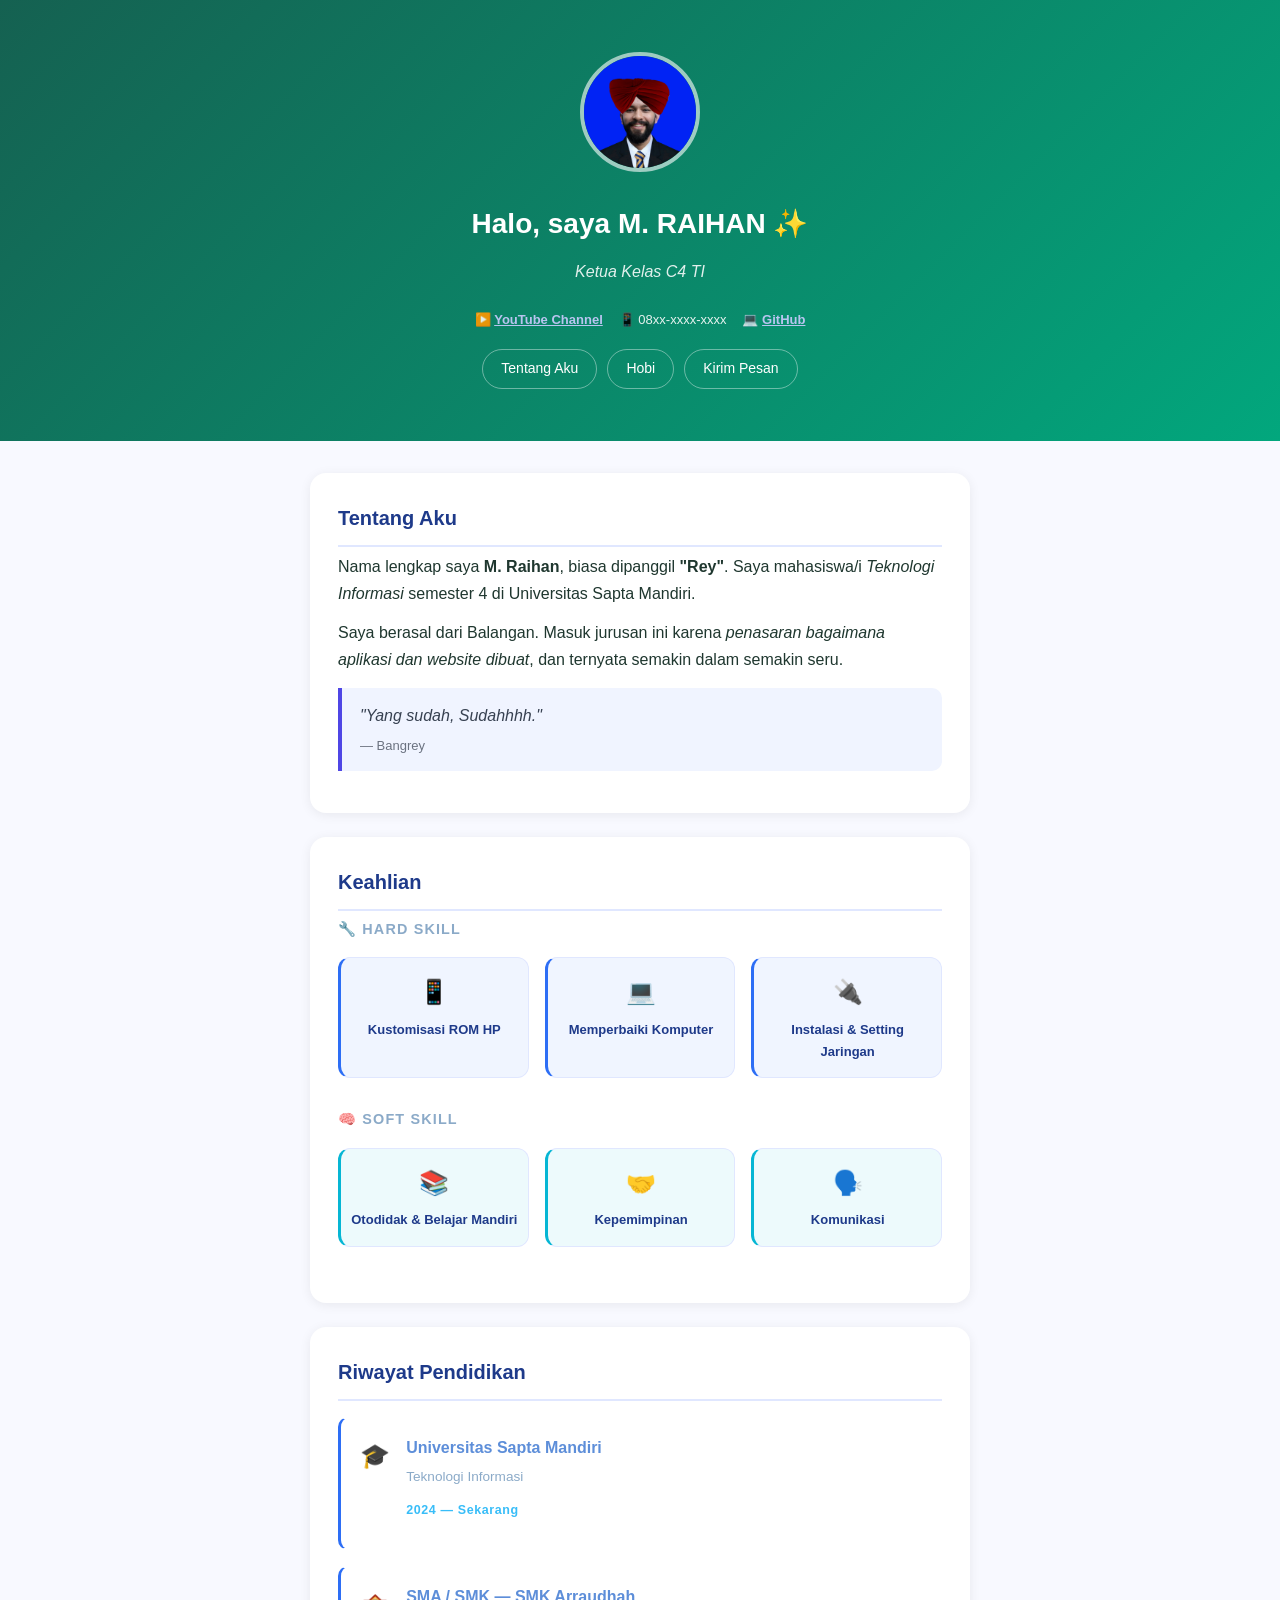
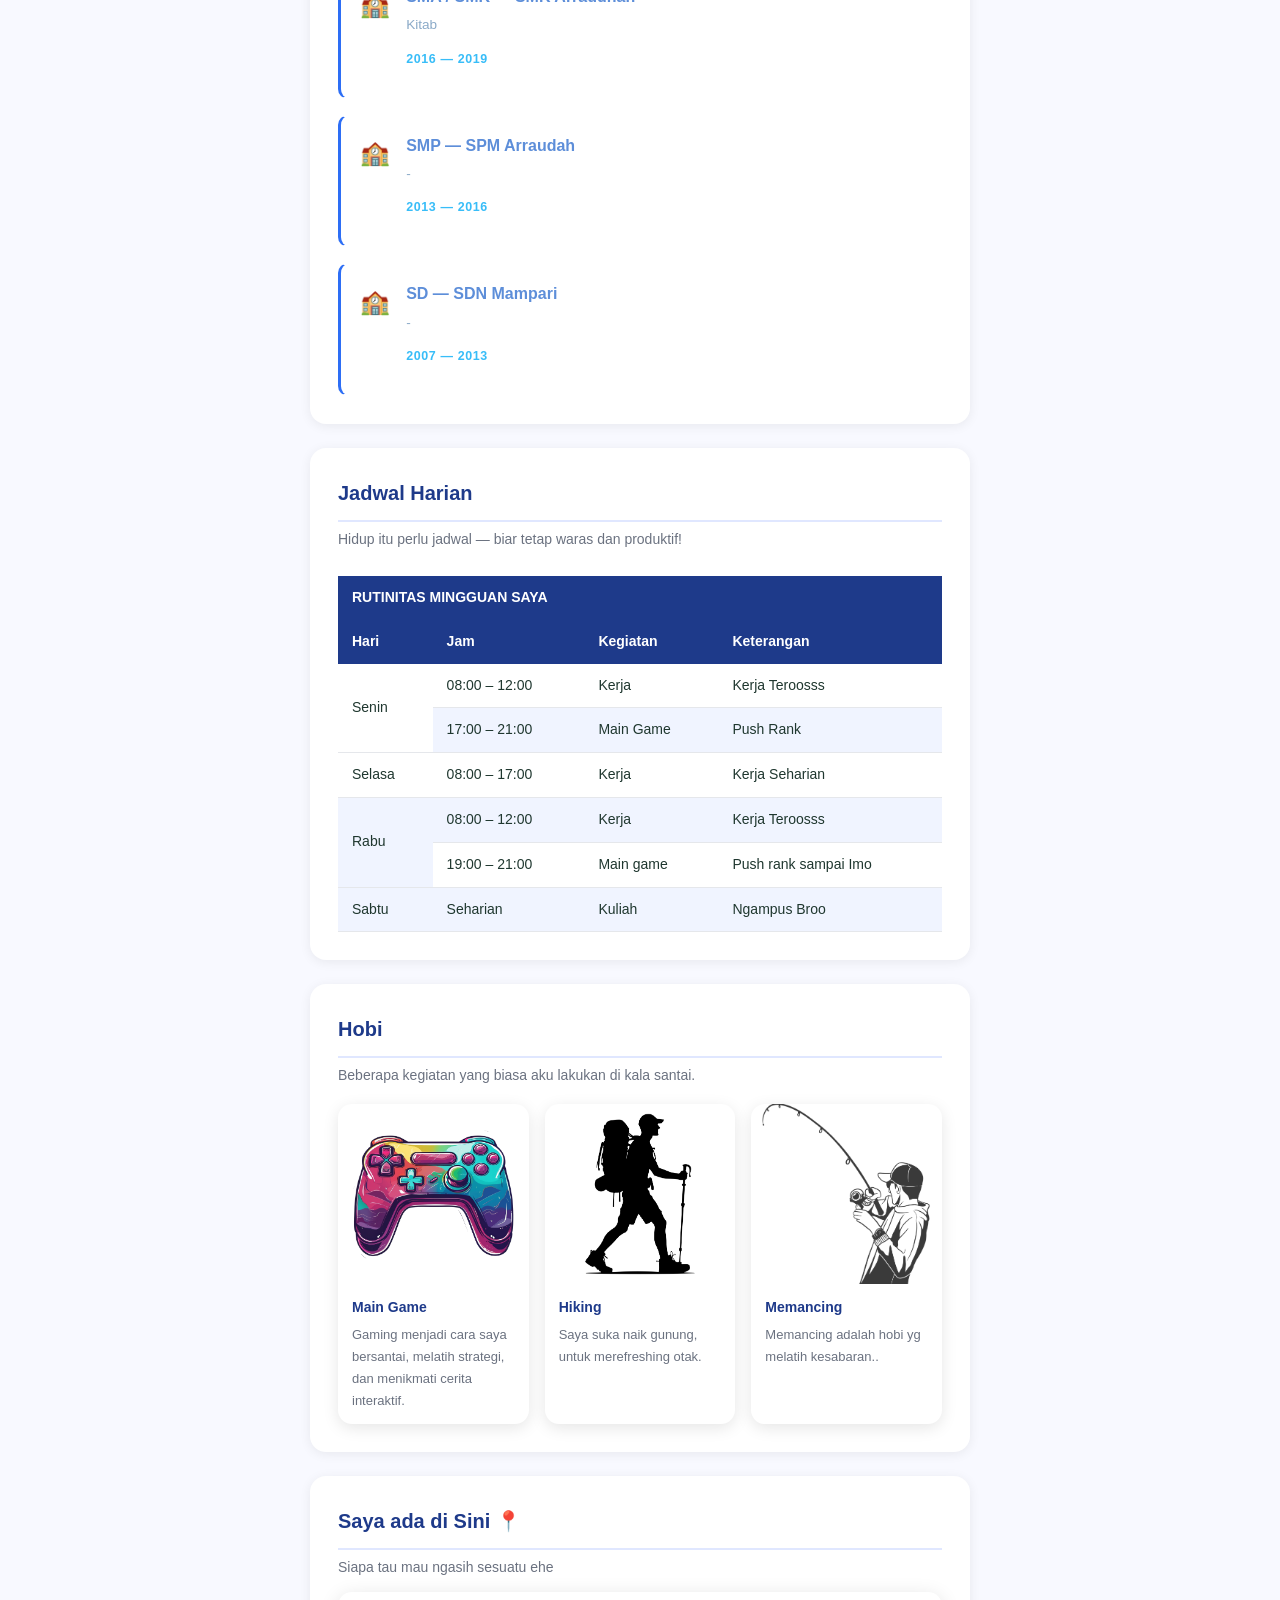
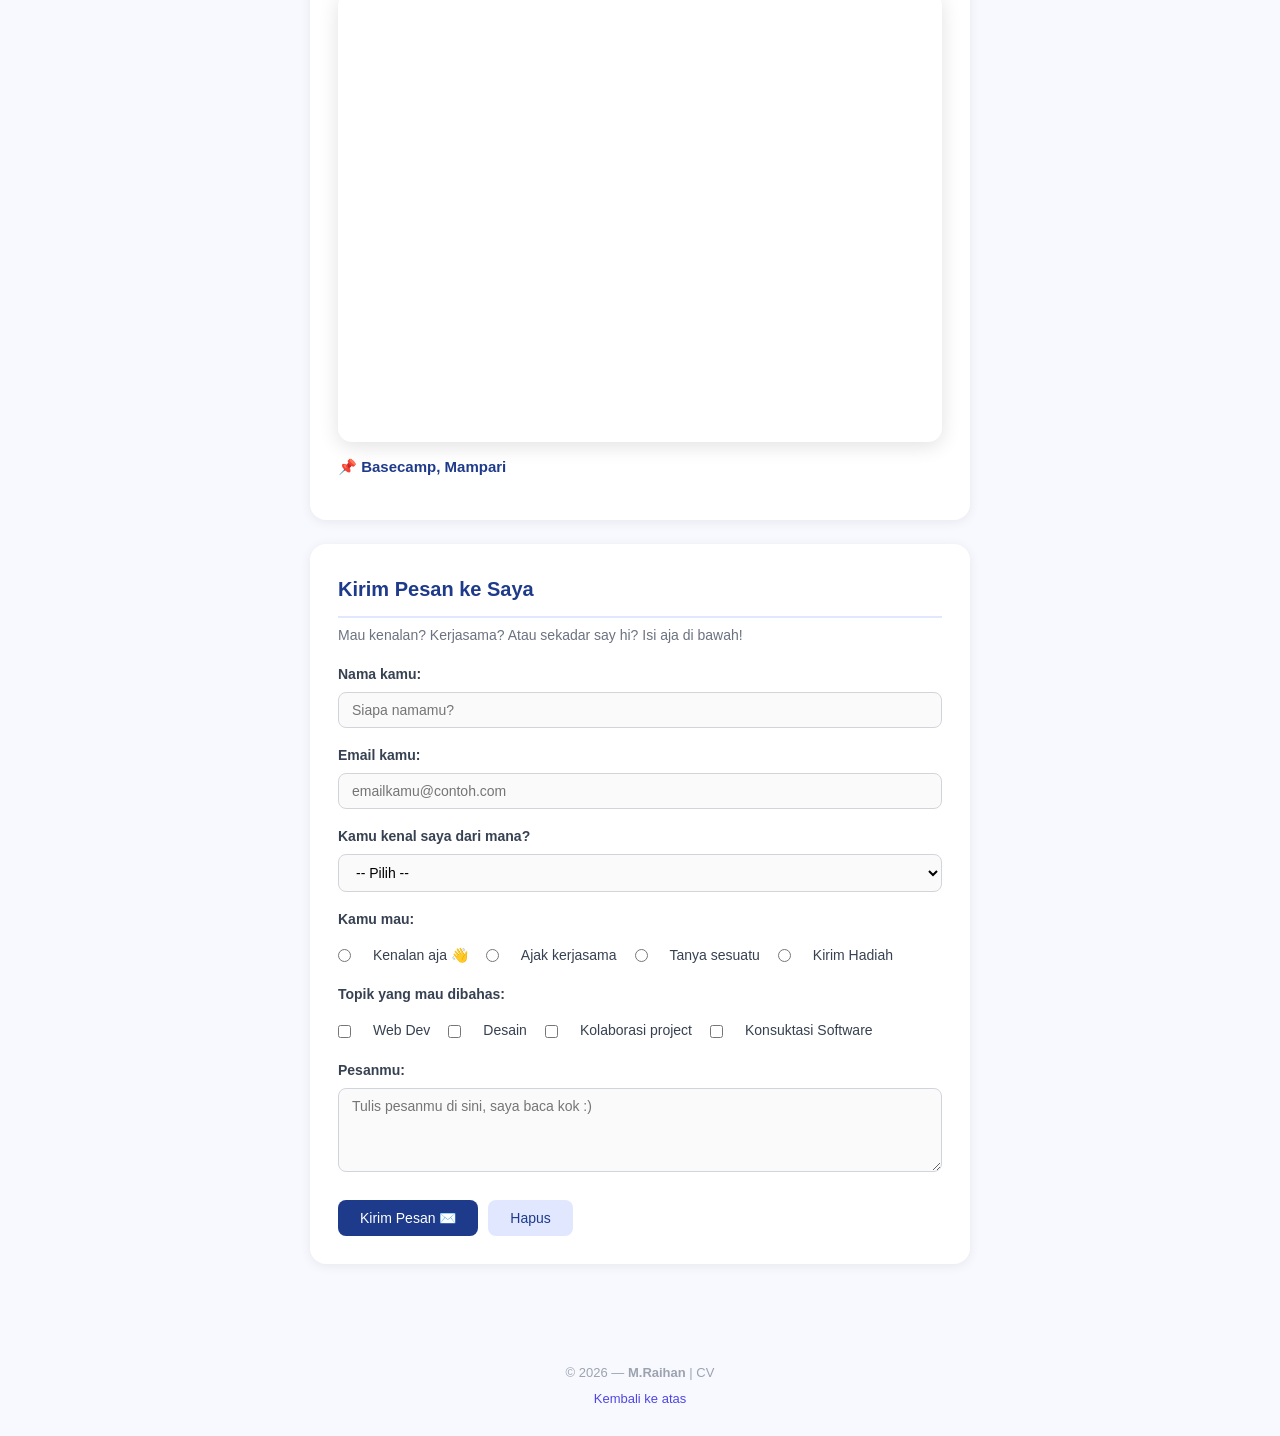
==== index.html @ 50cadd6d "Add files via upload" ====
<!DOCTYPE html>
<html lang="id">
<head>
  <meta charset="UTF-8">
  <meta name="viewport" content="width=device-width, initial-scale=1.0">
  <title>CV M.RAIHAN</title>
  <link rel="stylesheet" href="style.css">
</head>
<body>

  <!-- =====================
       POPUP NOTIFIKASI
       Tersembunyi dulu, muncul setelah form dikirim
       ===================== -->
  <div id="popup" class="popup-overlay">
    <div class="popup-box">
      <div class="popup-ikon">✉️</div>
      <h3>Pesan Terkirim!</h3>
      <p>Makasih sudah menghubungi saya.<br>Nanti saya balas ya!</p>
      <button onclick="tutupPopup()">Oke, siap!</button>
    </div>
  </div>


  <!-- =====================
       HERO — Kesan pertama
       ===================== -->
  <header class="hero">
    <div class="hero-inner">

      <!-- Ganti dengan foto kamu: src="img/PP.png" -->
      <img
        src="img/gue.jpg"
        alt="Foto Profil"
        class="foto-hero">

      <h1>Halo, saya <span>M. RAIHAN</span> ✨</h1>

      <!--
        Tagline = satu kalimat yang menggambarkan kamu.
        Contoh: "Mahasiswi yang suka kopi, kucing, dan kode."
                "Introvert yang ekspresif lewat desain."
                "Pemuda desa yang mau bikin website keren."
      -->
      <p class="tagline">Ketua Kelas C4 TI</p>

      <div class="kontak-cepat">
        <span>▶️ <a href="https://youtube.com/@bangrey_014?si=ZgmspmTHBQAr8A77" target="_blank">YouTube Channel</a></span>
        <span>📱 08xx-xxxx-xxxx</span>
        <span>💻 <a href="https://github.com/bangrey-14" target="_blank">GitHub</a></span>
      </div>

      <nav class="hero-nav">
        <a href="#tentang">Tentang Aku</a>
        <a href="#hobi">Hobi</a>
        <a href="#pesan">Kirim Pesan</a>
      </nav>
    </div>
  </header>


  <main class="konten">

    <!-- =====================
         TENTANG AKU
         ===================== -->
    <section class="kartu" id="tentang">
      <h2>Tentang Aku</h2>

      <p>
        Nama lengkap saya <strong>M. Raihan</strong>, biasa dipanggil
        <strong>"Rey"</strong>. Saya mahasiswa/i
        <em>Teknologi Informasi</em> semester 4 di Universitas Sapta Mandiri.
      </p>

      <p>
        Saya berasal dari Balangan. Masuk jurusan ini karena
        <em>penasaran bagaimana aplikasi dan website dibuat</em>, dan ternyata
        semakin dalam semakin seru.
      </p>

      <blockquote>
        "Yang sudah, Sudahhhh."
        <cite>— Bangrey</cite>
      </blockquote>

    </section>


    <!-- =====================
     KEAHLIAN
     ===================== -->
<section class="kartu" id="soft-skills">
  <h2>Keahlian</h2>

  <div class="skill-kategori">
    <h3 class="skill-label">🔧 Hard Skill</h3>
    <div class="galeri-grid">
      <div class="skill-card hard">
        <span class="skill-ikon">📱</span>
        <p>Kustomisasi ROM HP</p>
      </div>
      <div class="skill-card hard">
        <span class="skill-ikon">💻</span>
        <p>Memperbaiki Komputer</p>
      </div>
      <div class="skill-card hard">
        <span class="skill-ikon">🔌</span>
        <p>Instalasi & Setting Jaringan</p>
      </div>
    </div>
  </div>

  <div class="skill-kategori">
    <h3 class="skill-label">🧠 Soft Skill</h3>
    <div class="galeri-grid">
      <div class="skill-card soft">
        <span class="skill-ikon">📚</span>
        <p>Otodidak & Belajar Mandiri</p>
      </div>
      <div class="skill-card soft">
        <span class="skill-ikon">🤝</span>
        <p>Kepemimpinan</p>
      </div>
      <div class="skill-card soft">
        <span class="skill-ikon">🗣️</span>
        <p>Komunikasi</p>
      </div>
    </div>
  </div>

</section>

    <!-- =====================
     RIWAYAT PENDIDIKAN
     ===================== -->
<section class="kartu" id="pendidikan">
  <h2>Riwayat Pendidikan</h2>

  <div class="edu-list">

    <div class="edu-item">
      <div class="edu-icon">🎓</div>
      <div class="edu-detail">
        <h3>Universitas Sapta Mandiri</h3>
        <p class="edu-jurusan">Teknologi Informasi</p>
        <p class="edu-tahun">2024 — Sekarang</p>
      </div>
    </div>

    <div class="edu-item">
      <div class="edu-icon">🏫</div>
      <div class="edu-detail">
        <h3>SMA / SMK — SMK Arraudhah</h3>
        <p class="edu-jurusan">Kitab</p>
        <p class="edu-tahun">2016 — 2019</p>
      </div>
    </div>

    <div class="edu-item">
      <div class="edu-icon">🏫</div>
      <div class="edu-detail">
        <h3>SMP — SPM Arraudah</h3>
        <p class="edu-jurusan">-</p>
        <p class="edu-tahun">2013 — 2016</p>
      </div>
    </div>

    <div class="edu-item">
      <div class="edu-icon">🏫</div>
      <div class="edu-detail">
        <h3>SD — SDN Mampari</h3>
        <p class="edu-jurusan">-</p>
        <p class="edu-tahun">2007 — 2013</p>
      </div>
    </div>

  </div>
</section>
    <!-- =====================
         JADWAL HARIAN
         (Table — colspan + rowspan)
         ===================== -->
    <section class="kartu" id="jadwal">
      <h2>Jadwal Harian</h2>
      <p class="sub">Hidup itu perlu jadwal — biar tetap waras dan produktif!</p>

      <div class="table-scroll">
      <table>
        <thead>
          <tr>
            <!-- colspan: judul mencakup semua 4 kolom -->
            <th colspan="4">RUTINITAS MINGGUAN SAYA</th>
          </tr>
          <tr>
            <th>Hari</th>
            <th>Jam</th>
            <th>Kegiatan</th>
            <th>Keterangan</th>
          </tr>
        </thead>
        <tbody>
          <tr>
            <!-- rowspan: Senin punya 2 kegiatan -->
            <td rowspan="2">Senin</td>
            <td>08:00 – 12:00</td>
            <td>Kerja</td>
            <td>Kerja Teroosss</td>
          </tr>
          <tr>
            <td>17:00 – 21:00</td>
            <td>Main Game</td>
            <td>Push Rank</td>
          </tr>
          <tr>
            <td>Selasa</td>
            <td>08:00 – 17:00</td>
            <td>Kerja</td>
            <td>Kerja Seharian</td>
          </tr>
          <tr>
            <!-- rowspan: Rabu juga 2 kegiatan -->
            <td rowspan="2">Rabu</td>
            <td>08:00 – 12:00</td>
            <td>Kerja</td>
            <td>Kerja Teroosss</td>
          </tr>
          <tr>
            <td>19:00 – 21:00</td>
            <td>Main game</td>
            <td>Push rank sampai Imo</td>
          </tr>
          <tr>
            <td>Sabtu</td>
            <td>Seharian</td>
            <td>Kuliah</td>
            <td>Ngampus Broo</td>
          </tr>
        </tbody>
      </table>
      </div>
    </section>


    <!-- =====================
         HOBI FAVORIT
         (CSS Grid — P6)
         ===================== -->
    <section class="kartu" id="hobi">
      <h2>Hobi</h2>
      <p class="sub">Beberapa kegiatan yang biasa aku lakukan di kala santai.</p>

      <div class="galeri-grid">

        <div class="galeri-card">
          <!--
            Cara ganti gambar hobi:
            Simpan gambar di folder img/, lalu ganti src-nya.
            Contoh: src="img/hobi_musik.jpg"
          -->
          <img
            src="img/maingame.png"
            alt="Hobi gaming">
          <div class="galeri-caption">
            <h3>Main Game</h3>
            <p>Gaming menjadi cara saya bersantai, melatih strategi, dan menikmati cerita interaktif.</p>
          </div>
        </div>

        <div class="galeri-card">
          <img
            src="img/hiking.png"
            alt="Hobi watching">
          <div class="galeri-caption">
            <h3>Hiking</h3>
            <p>Saya suka naik gunung, untuk merefreshing otak.</p>
          </div>
        </div>

        <div class="galeri-card">
          <img
            src="img/mancing.png"
            alt="Hobi reading">
          <div class="galeri-caption">
            <h3>Memancing</h3>
            <p>Memancing adalah hobi yg melatih kesabaran..</p>
          </div>
        </div>

      </div>
    </section>


    <!-- =====================
         LOKASI / GOOGLE MAPS
         ===================== -->
    <section class="kartu" id="lokasi">
      <h2>Saya ada di Sini 📍</h2>
      <p class="sub">Siapa tau mau ngasih sesuatu ehe</p>

      <!--
        CARA GANTI PETA:
        1. Buka Google Maps di browser
        2. Cari nama kota / daerah tempat tinggal kamu
        3. Klik "Share" (ikon bagikan)
        4. Pilih tab "Embed a map"
        5. Klik "COPY HTML"
        6. Ganti seluruh tag <iframe ...></iframe> di bawah ini
           dengan hasil copy-an kamu tadi
        
        CATATAN: Kalau tidak mau share lokasi spesifik, cukup
        cari nama kota aja — tidak perlu sampai alamat rumah!
      -->
      <div class="map-wrapper">
        <iframe src="https://www.google.com/maps/embed?pb=!1m17!1m12!1m3!1d3986.3875520462925!2d115.41090357501592!3d-2.376226797603135!2m3!1f0!2f0!3f0!3m2!1i1024!2i768!4f13.1!3m2!1m1!2s!5e0!3m2!1sid!2sid!4v1780113761978!5m2!1sid!2sid" width="600" height="450" style="border:0;" allowfullscreen="" loading="lazy" referrerpolicy="no-referrer-when-downgrade"></iframe>
      </div>

      <p class="lokasi-nama">📌 Basecamp, Mampari</p>
      <!-- Ganti teks di atas dengan nama kota kamu -->
    </section>



    <!-- =====================
         FORM — Kirim Pesan
         ===================== -->
    <section class="kartu" id="pesan">
      <h2>Kirim Pesan ke Saya</h2>
      <p class="sub">Mau kenalan? Kerjasama? Atau sekadar say hi? Isi aja di bawah!</p>

      <!-- onsubmit="..." → jalankan fungsi JS saat tombol Kirim diklik -->
      <form action="#" method="post" onsubmit="kirimPesan(event)">

        <label for="nama">Nama kamu:</label>
        <input type="text" id="nama" name="nama"
               placeholder="Siapa namamu?" required>

        <label for="email">Email kamu:</label>
        <input type="email" id="email" name="email"
               placeholder="emailkamu@contoh.com" required>

        <label for="kenal">Kamu kenal saya dari mana?</label>
        <select id="kenal" name="kenal">
          <option value="">-- Pilih --</option>
          <option value="kampus">Teman kampus</option>
          <option value="medsos">Media sosial</option>
          <option value="github">GitHub</option>
          <option value="lain">Lainnya</option>
        </select>

        <p class="label-group">Kamu mau:</p>
        <div class="input-group">
          <input type="radio" id="kenalan" name="tujuan" value="kenalan">
          <label for="kenalan">Kenalan aja 👋</label>
          <input type="radio" id="kerjasama" name="tujuan" value="kerjasama">
          <label for="kerjasama">Ajak kerjasama</label>
          <input type="radio" id="tanya" name="tujuan" value="tanya">
          <label for="tanya">Tanya sesuatu</label>
          <input type="radio" id="Kirim hadiah" name="tujuan" value="kirim hadiah">
          <label for="tanya">Kirim Hadiah</label>
        </div>

        <p class="label-group">Topik yang mau dibahas:</p>
        <div class="input-group">
          <input type="checkbox" id="web" name="topik" value="web">
          <label for="web">Web Dev</label>
          <input type="checkbox" id="desain" name="topik" value="desain">
          <label for="desain">Desain</label>
          <input type="checkbox" id="kolaborasi" name="topik" value="kolaborasi">
          <label for="kolaborasi">Kolaborasi project</label>
          <input type="checkbox" id="konsultasi" name="topik" value="konsultasi servis hp & komputer">
          <label for="kolaborasi">Konsuktasi Software</label>
        </div>

        <label for="pesan-isi">Pesanmu:</label>
        <textarea id="pesan-isi" name="pesan" rows="4"
                  placeholder="Tulis pesanmu di sini, saya baca kok :)"></textarea>

        <div class="tombol-area">
          <input type="submit" value="Kirim Pesan ✉️">
          <input type="reset" value="Hapus">
        </div>

      </form>
    </section>

  </main>


  <footer class="footer">
    <p>© 2026 — <strong>M.Raihan</strong> | CV</p>
    <p><a href="#">Kembali ke atas</a></p>
  </footer>



  <!-- =====================
       JAVASCRIPT
       Dua fungsi sederhana:
       kirimPesan() → tampilkan popup
       tutupPopup() → sembunyikan popup
       ===================== -->
  <script>
    function kirimPesan(event) {
      event.preventDefault();       // cegah halaman reload
      document.getElementById('popup').classList.add('aktif');
      event.target.reset();         // kosongkan form setelah kirim
    }

    function tutupPopup() {
      document.getElementById('popup').classList.remove('aktif');
    }

    // Klik di luar popup juga menutupnya
    document.getElementById('popup').addEventListener('click', function(e) {
      if (e.target === this) tutupPopup();
    });
  </script>

</body>
</html>
---- style.css ----
/* ================================
   style.css — Portfolio Pribadi
   UTS Pemrograman Web

   TIPS KUSTOMISASI:
   Ganti warna aksen kamu di sini ↓
   Warna biru   : #1e3a8a  #4f46e5
   Warna hijau  : #065f46  #059669
   Warna merah  : #7f1d1d  #dc2626
   Warna ungu   : #4c1d95  #7c3aed
   ================================ */

* {
  margin: 0;
  padding: 0;
  box-sizing: border-box;
}

body {
  font-family: Arial, sans-serif;
  background-color: #f8f9ff;
  color: #1f372f;
  line-height: 1.7;
}


/* ================================
   HERO
   ================================ */
.hero {
  background: linear-gradient(135deg, #156151, #02a77d);
  color: white;
  padding: 52px 24px;
  text-align: center;
}

.hero-inner {
  max-width: 960px;
  margin: 0 auto;
}

.foto-hero {
  width: 120px;
  height: 120px;
  border-radius: 50%;
  border: 4px solid rgba(255,255,255,0.6);
  object-fit: cover;
  margin-bottom: 20px;
}

.hero h1 {
  font-size: 28px;
  margin-bottom: 10px;
}

/* Nama kamu akan punya garis bawah kuning */
.nama-highlight {
  text-decoration: underline;
  text-decoration-color: #fbbf24;
  text-underline-offset: 4px;
}

.tagline {
  font-size: 16px;
  opacity: 0.88;
  margin-bottom: 24px;
  font-style: italic;
}

.hero-nav {
  display: flex;
  justify-content: center;
  gap: 10px;
  flex-wrap: wrap;
}

.hero-nav a {
  color: white;
  text-decoration: none;
  padding: 7px 18px;
  border: 1px solid rgba(255,255,255,0.4);
  border-radius: 999px;
  font-size: 14px;
  transition: background 0.2s;
}

.hero-nav a:hover {
  background: rgba(255,255,255,0.18);
}


/* ================================
   KONTEN UTAMA
   ================================ */
.konten {
  max-width: 700px;
  margin: 0 auto;
  padding: 32px 20px 48px;
}


/* ================================
   KARTU (tiap section)
   ================================ */
.kartu {
  background: white;
  border-radius: 16px;
  padding: 28px;
  margin-bottom: 24px;
  box-shadow: 0 2px 12px rgba(0,0,0,0.07);
}

.kartu h2 {
  font-size: 20px;
  color: #1e3a8a;
  margin-bottom: 6px;
  padding-bottom: 10px;
  border-bottom: 2px solid #e0e7ff;
}

/* Teks kecil di bawah judul section */
.sub {
  font-size: 14px;
  color: #6b7280;
  margin-bottom: 14px;
}

.kartu p {
  margin-bottom: 12px;
}

.kartu ul {
  padding-left: 22px;
  margin-bottom: 12px;
}

.kartu ul li {
  margin-bottom: 6px;
}

.kartu a {
  color: #4f46e5;
  font-weight: bold;
}

blockquote {
  background: #f0f4ff;
  border-left: 4px solid #4f46e5;
  padding: 14px 18px;
  border-radius: 0 10px 10px 0;
  margin: 14px 0;
  font-style: italic;
  color: #374151;
}

blockquote cite {
  display: block;
  margin-top: 6px;
  font-size: 13px;
  color: #6b7280;
  font-style: normal;
}


/* ================================
   TABEL
   ================================ */
table {
  width: 100%;
  border-collapse: collapse;
  margin-top: 12px;
  font-size: 14px;
}

th {
  background-color: #1e3a8a;
  color: white;
  padding: 10px 14px;
  text-align: left;
}

td {
  padding: 10px 14px;
  border-bottom: 1px solid #e5e7eb;
}

/* Baris genap — beda warna sedikit */
tbody tr:nth-child(even) td {
  background-color: #f0f4ff;
}

tbody tr:hover td {
  background-color: #e0e7ff;
}


/* ================================
   IFRAME
   ================================ */
iframe {
  display: block;
  border-radius: 12px;
  margin-top: 8px;
  box-shadow: 0 4px 16px rgba(0,0,0,0.10);
}

.map-wrapper {
  border-radius: 14px;
  overflow: hidden;
  margin-top: 12px;
  box-shadow: 0 4px 20px rgba(0,0,0,0.12);
}

/* Reset iframe style khusus di dalam map-wrapper */
.map-wrapper iframe {
  display: block;
  border-radius: 0;
  margin: 0;
  box-shadow: none;
}

.lokasi-nama {
  margin-top: 12px;
  font-weight: bold;
  color: #1e3a8a;
  font-size: 15px;
}


/* ================================
   FORM
   ================================ */
form {
  margin-top: 8px;
}

form label {
  display: block;
  font-weight: bold;
  font-size: 14px;
  margin-top: 16px;
  margin-bottom: 5px;
  color: #374151;
}

form input[type="text"],
form input[type="email"],
form select,
form textarea {
  width: 100%;
  padding: 9px 13px;
  border: 1px solid #d1d5db;
  border-radius: 8px;
  font-size: 14px;
  font-family: Arial, sans-serif;
  background: #fafafa;
  transition: border-color 0.2s;
}

form input:focus,
form select:focus,
form textarea:focus {
  outline: none;
  border-color: #4f46e5;
}

/* Label untuk radio & checkbox group */
.label-group {
  font-weight: bold;
  font-size: 14px;
  color: #374151;
  margin-top: 16px;
  margin-bottom: 8px;
}

.input-group {
  display: flex;
  gap: 18px;
  flex-wrap: wrap;
  align-items: center;
  margin-bottom: 4px;
}

.input-group input[type="radio"],
.input-group input[type="checkbox"] {
  width: auto;
  margin-right: 4px;
  cursor: pointer;
}

.input-group label {
  font-weight: normal;
  margin: 0;
  cursor: pointer;
}

.tombol-area {
  margin-top: 20px;
  display: flex;
  gap: 10px;
}

form input[type="submit"] {
  background-color: #1e3a8a;
  color: white;
  padding: 10px 22px;
  border: none;
  border-radius: 8px;
  font-size: 14px;
  cursor: pointer;
  transition: opacity 0.2s;
}

form input[type="reset"] {
  background-color: #e0e7ff;
  color: #1e3a8a;
  padding: 10px 22px;
  border: none;
  border-radius: 8px;
  font-size: 14px;
  cursor: pointer;
  transition: opacity 0.2s;
}

form input[type="submit"]:hover,
form input[type="reset"]:hover {
  opacity: 0.80;
}


/* ================================
   FOOTER
   ================================ */
.footer {
  text-align: center;
  padding: 24px;
  color: #9ca3af;
  font-size: 13px;
  line-height: 2;
}

.footer a {
  color: #4f46e5;
  text-decoration: none;
}


/* ================================
   POPUP NOTIFIKASI
   ================================ */

/* Layer gelap di belakang popup */
.popup-overlay {
  display: none;                  /* tersembunyi secara default */
  position: fixed;                /* menempel di layar, tidak ikut scroll */
  top: 0; left: 0;
  width: 100%; height: 100%;
  background: rgba(0, 0, 0, 0.45);
  z-index: 999;
  justify-content: center;
  align-items: center;
}

/* Saat class "aktif" ditambahkan JS, popup muncul */
.popup-overlay.aktif {
  display: flex;
}

/* Kotak popup-nya sendiri */
.popup-box {
  background: white;
  border-radius: 20px;
  padding: 40px 36px;
  text-align: center;
  max-width: 340px;
  width: 90%;
  box-shadow: 0 20px 60px rgba(0,0,0,0.2);
  animation: munculPopup 0.3s ease;
}

/* Animasi muncul dari bawah */
@keyframes munculPopup {
  from { transform: translateY(30px); opacity: 0; }
  to   { transform: translateY(0);    opacity: 1; }
}

.popup-ikon {
  font-size: 48px;
  margin-bottom: 14px;
}

.popup-box h3 {
  font-size: 20px;
  color: #1e3a8a;
  margin-bottom: 8px;
}

.popup-box p {
  color: #6b7280;
  font-size: 15px;
  margin-bottom: 24px;
}

.popup-box button {
  background: #1e3a8a;
  color: white;
  border: none;
  padding: 11px 32px;
  border-radius: 8px;
  font-size: 15px;
  cursor: pointer;
  transition: opacity 0.2s;
}

.popup-box button:hover {
  opacity: 0.82;
}


/* ================================
   GALERI FOTO
   ================================ */
.galeri-grid {
  display: grid;
  grid-template-columns: repeat(3, 1fr);
  gap: 16px;
  margin-top: 16px;
}

.galeri-card {
  border-radius: 14px;
  overflow: hidden;
  box-shadow: 0 4px 16px rgba(0,0,0,0.10);
  transition: transform 0.2s, box-shadow 0.2s;
  background: white;
}

.galeri-card:hover {
  transform: translateY(-5px);
  box-shadow: 0 14px 28px rgba(0,0,0,0.15);
}

.galeri-card img {
  width: 100%;
  height: 180px;
  object-fit: cover;
  display: block;
}

.galeri-caption {
  padding: 12px 14px;
}

.galeri-caption h3 {
  font-size: 14px;
  color: #1e3a8a;
  margin-bottom: 4px;
}

.galeri-caption p {
  font-size: 13px;
  color: #6b7280;
  margin: 0;
}


/* ================================
   MOBILE — layar <= 600px
   ================================ */
.table-scroll { overflow-x: auto; }

@media (max-width: 600px) {
  .hero { padding: 36px 16px; }
  .hero h1 { font-size: 22px; }
  .tagline { font-size: 14px; }
  .hero-nav a { padding: 6px 13px; font-size: 13px; }

  .kartu { padding: 20px 16px; }

  .galeri-grid { grid-template-columns: 1fr; }

  .tombol-area { flex-direction: column; }
  .tombol-area input { width: 100%; text-align: center; }

  .input-group { gap: 12px; }
}


/* ================================
   CV-SPECIFIC CLASSES
   (tambahan untuk cv.html —
   tidak mengganggu portfolio)
   ================================ */

/* Baris kontak cepat di header CV */
.kontak-cepat {
  display: flex;
  flex-wrap: wrap;
  justify-content: center;
  gap: 16px;
  font-size: 13px;
  opacity: 0.90;
  margin-bottom: 18px;
}

.kontak-cepat a {
  color: #ccf;
  font-weight: bold;
}

/* Skill card (dipakai di keahlian CV) */
.skill-card {
  background: rgba(255,255,255,0.08);
  border: 1px solid rgba(255,255,255,0.15);
  border-radius: 12px;
  padding: 14px 10px;
  text-align: center;
}

/* Kalau skill-card di dalam .kartu (bukan hero) */
.kartu .skill-card {
  background: #f0f4ff;
  border: 1px solid #e0e7ff;
}

.skill-ikon {
  display: block;
  font-size: 24px;
  margin-bottom: 6px;
}

.skill-card p {
  font-size: 13px;
  font-weight: bold;
  color: #1e3a8a;
  margin: 0;
}

/* Tag teknologi di project card */
.tag-group {
  display: flex;
  flex-wrap: wrap;
  gap: 4px;
  margin-top: 6px;
}

.tag {
  display: inline-block;
  background: #e0e7ff;
  color: #1e3a8a;
  font-size: 11px;
  font-weight: bold;
  padding: 2px 8px;
  border-radius: 999px;
}

/* Timeline pengalaman/organisasi */
.list-pengalaman {
  list-style: none;
  padding: 0;
  margin-top: 8px;
}

.list-pengalaman li {
  padding: 12px 0 12px 20px;
  border-left: 3px solid #e0e7ff;
  margin-bottom: 14px;
  position: relative;
}

.list-pengalaman li::before {
  content: '';
  position: absolute;
  left: -7px;
  top: 16px;
  width: 12px;
  height: 12px;
  background: #4f46e5;
  border-radius: 50%;
  border: 2px solid white;
}

.list-pengalaman li strong { color: #1e3a8a; }

.list-pengalaman li p {
  font-size: 13px;
  color: #6b7280;
  margin-top: 4px;
  margin-bottom: 0;
}

/* Badge tahun di pengalaman */
.tahun-badge {
  display: inline-block;
  background: #e0e7ff;
  color: #4f46e5;
  font-size: 11px;
  font-weight: bold;
  padding: 2px 8px;
  border-radius: 999px;
  margin-left: 6px;
  vertical-align: middle;
}

/* ── RIWAYAT PENDIDIKAN ── */
.edu-list {
  display: flex;
  flex-direction: column;
  gap: 1rem;
  margin-top: 1rem;
}

.edu-item {
  display: flex;
  align-items: flex-start;
  gap: 1rem;
  padding: 1rem 1.2rem;
  background: rgba(255,255,255,0.03);
  border: 1px solid rgba(255,255,255,0.08);
  border-radius: 10px;
  border-left: 3px solid #2d6ef5;
  transition: border-color 0.3s;
}

.edu-item:hover {
  border-left-color: #38bdf8;
}

.edu-icon {
  font-size: 1.5rem;
  flex-shrink: 0;
  margin-top: 0.1rem;
}

.edu-detail h3 {
  font-size: 1rem;
  font-weight: 700;
  color: #5d8ed9;
  margin-bottom: 0.2rem;
}

.edu-jurusan {
  font-size: 0.85rem;
  color: #8baac8;
  margin-bottom: 0.2rem;
}

.edu-tahun {
  font-size: 0.78rem;
  color: #38bdf8;
  font-weight: 600;
  letter-spacing: 0.05em;
}

/* ── HARD & SOFT SKILL ── */
.skill-kategori {
  margin-bottom: 1.8rem;
}

.skill-label {
  font-size: 0.9rem;
  font-weight: 700;
  text-transform: uppercase;
  letter-spacing: 0.08em;
  margin-bottom: 1rem;
  color: #8baac8;
}

.skill-card.hard {
  border-left: 3px solid #2d6ef5;
  background: rgba(45, 110, 245, 0.07);
}

.skill-card.soft {
  border-left: 3px solid #06b6d4;
  background: rgba(6, 182, 212, 0.07);
}
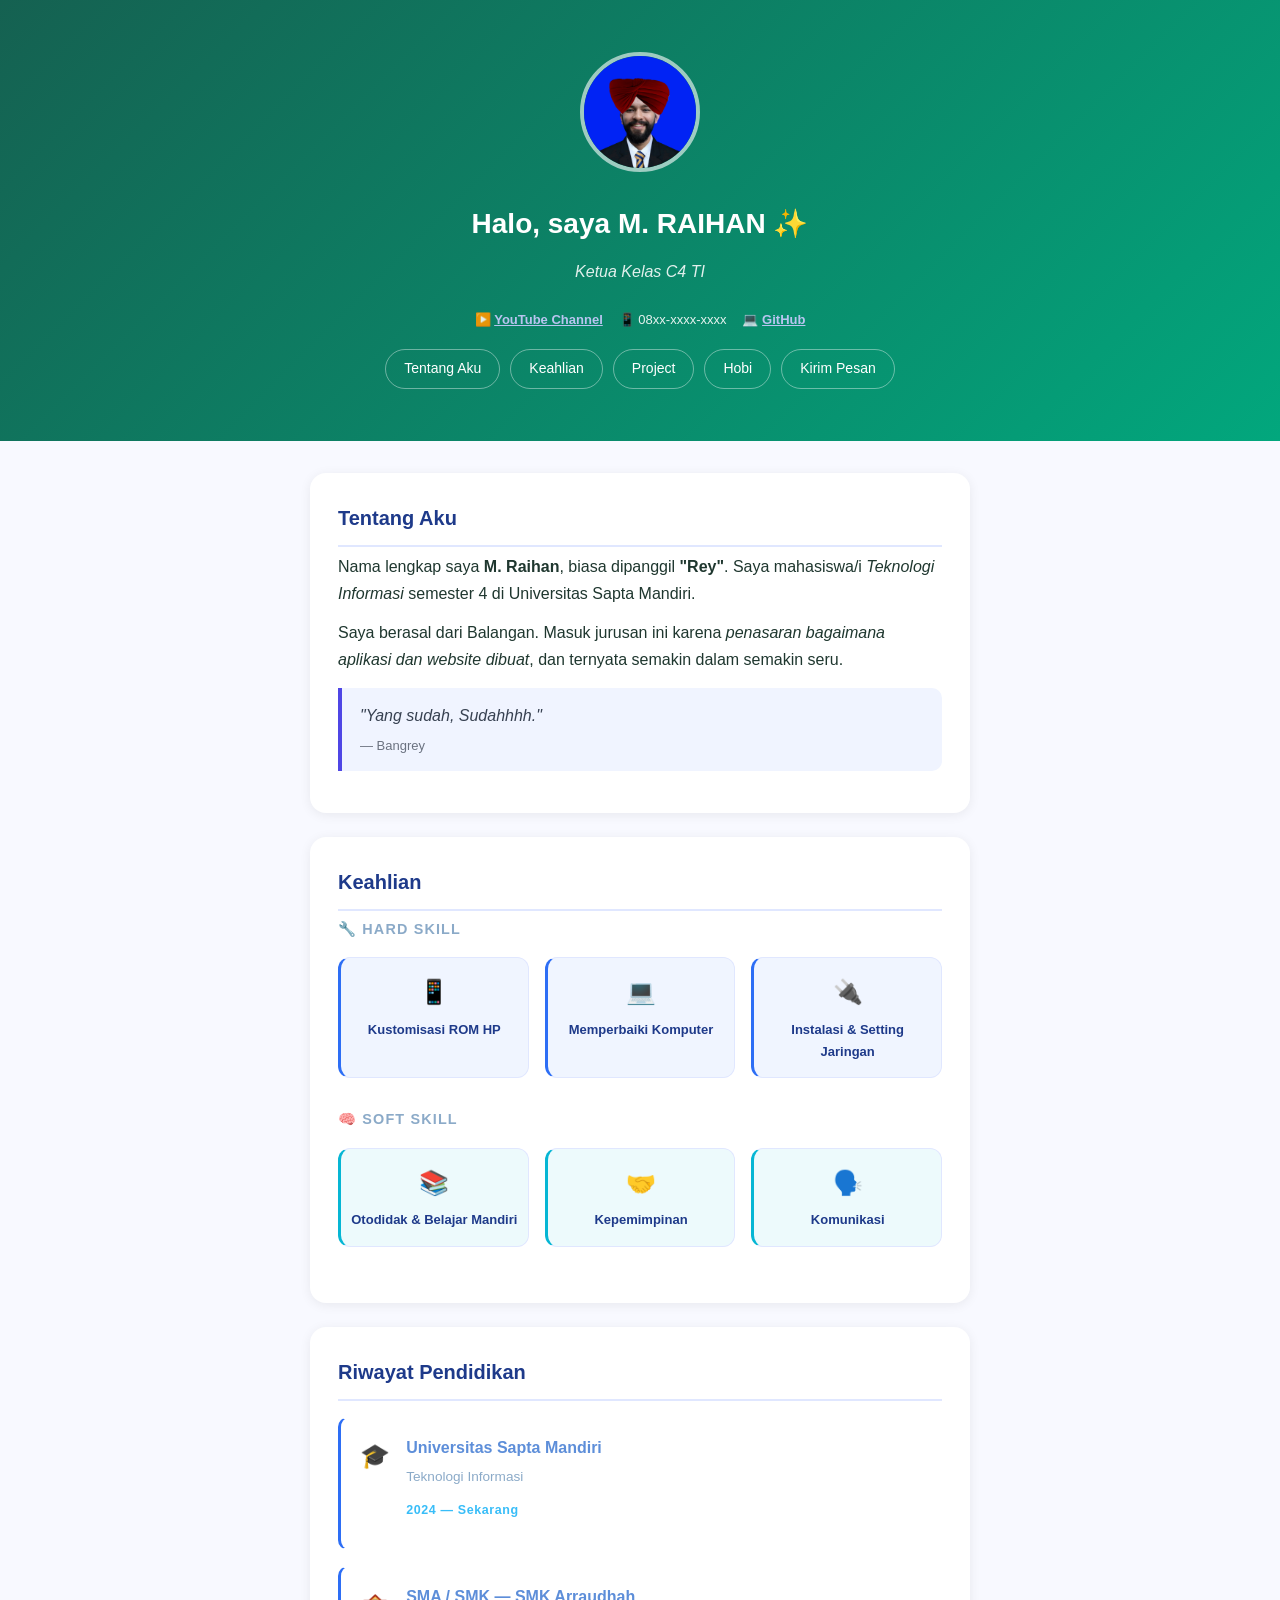
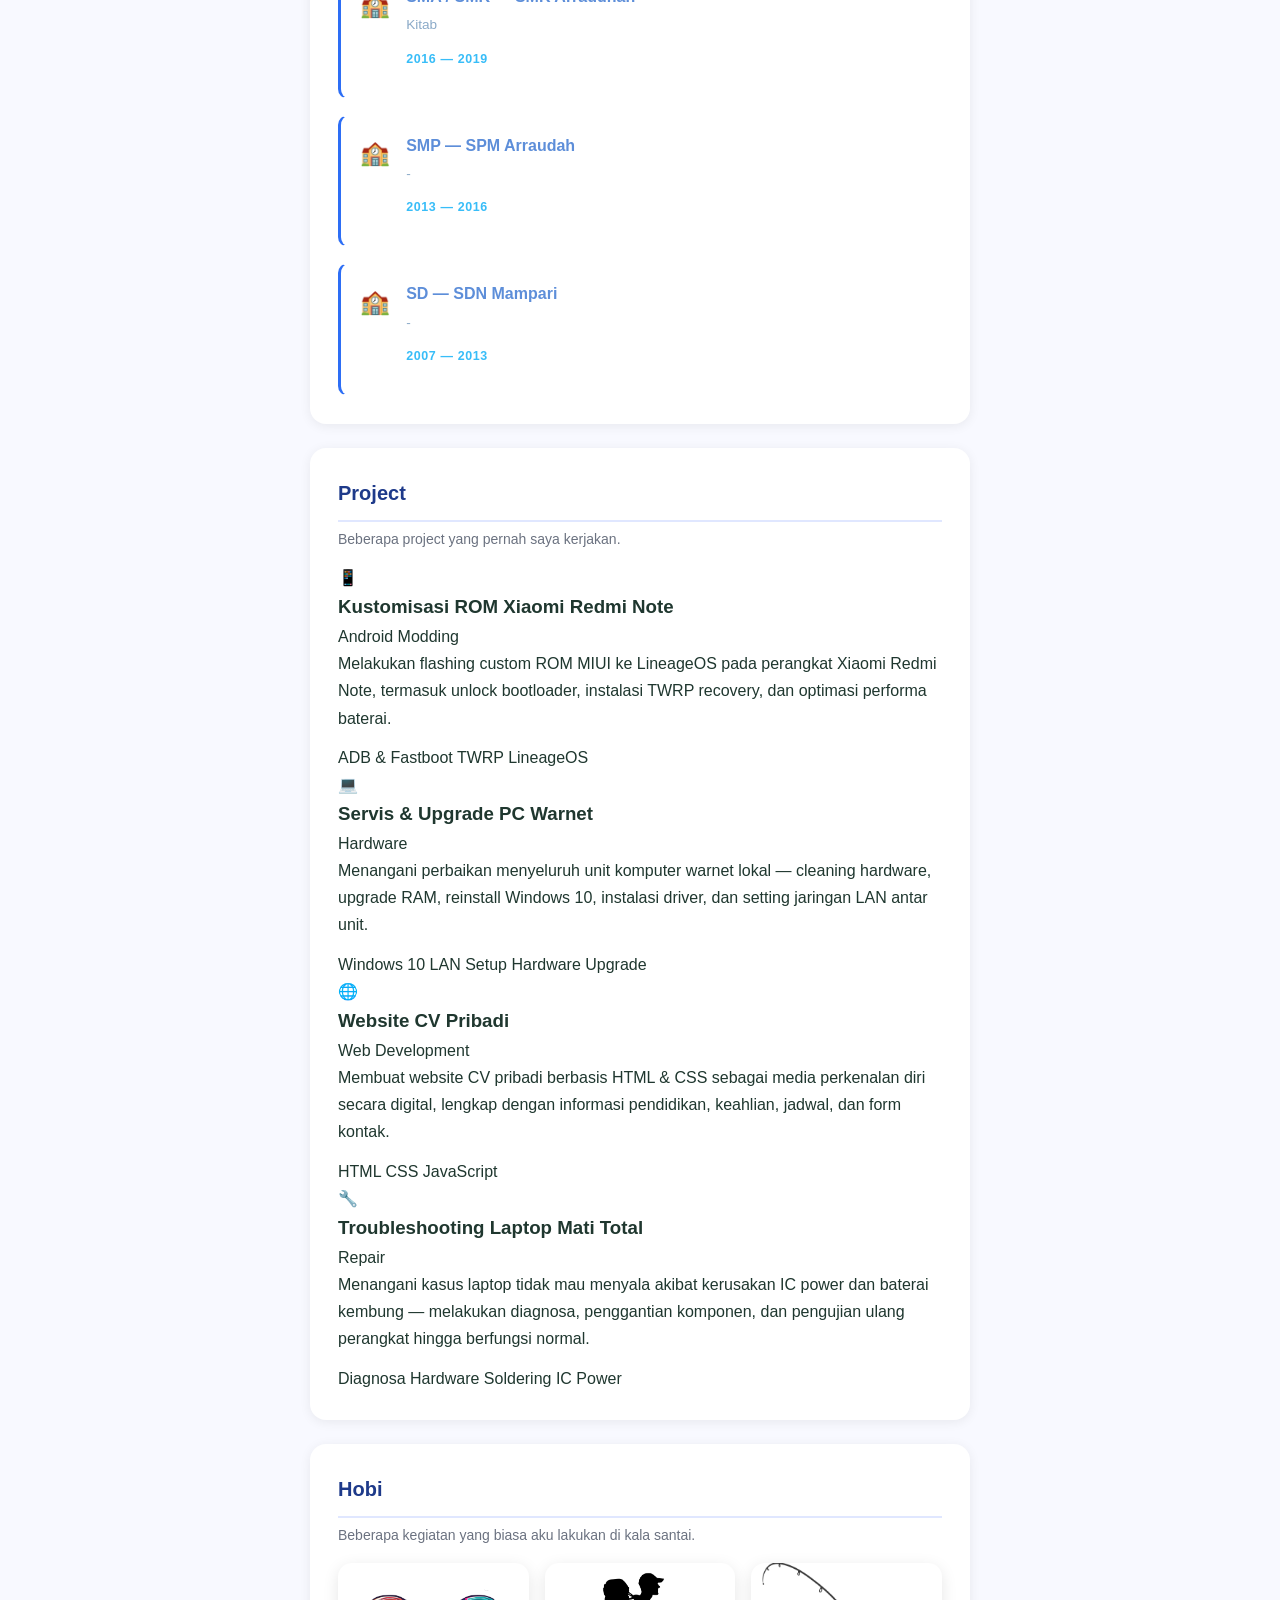
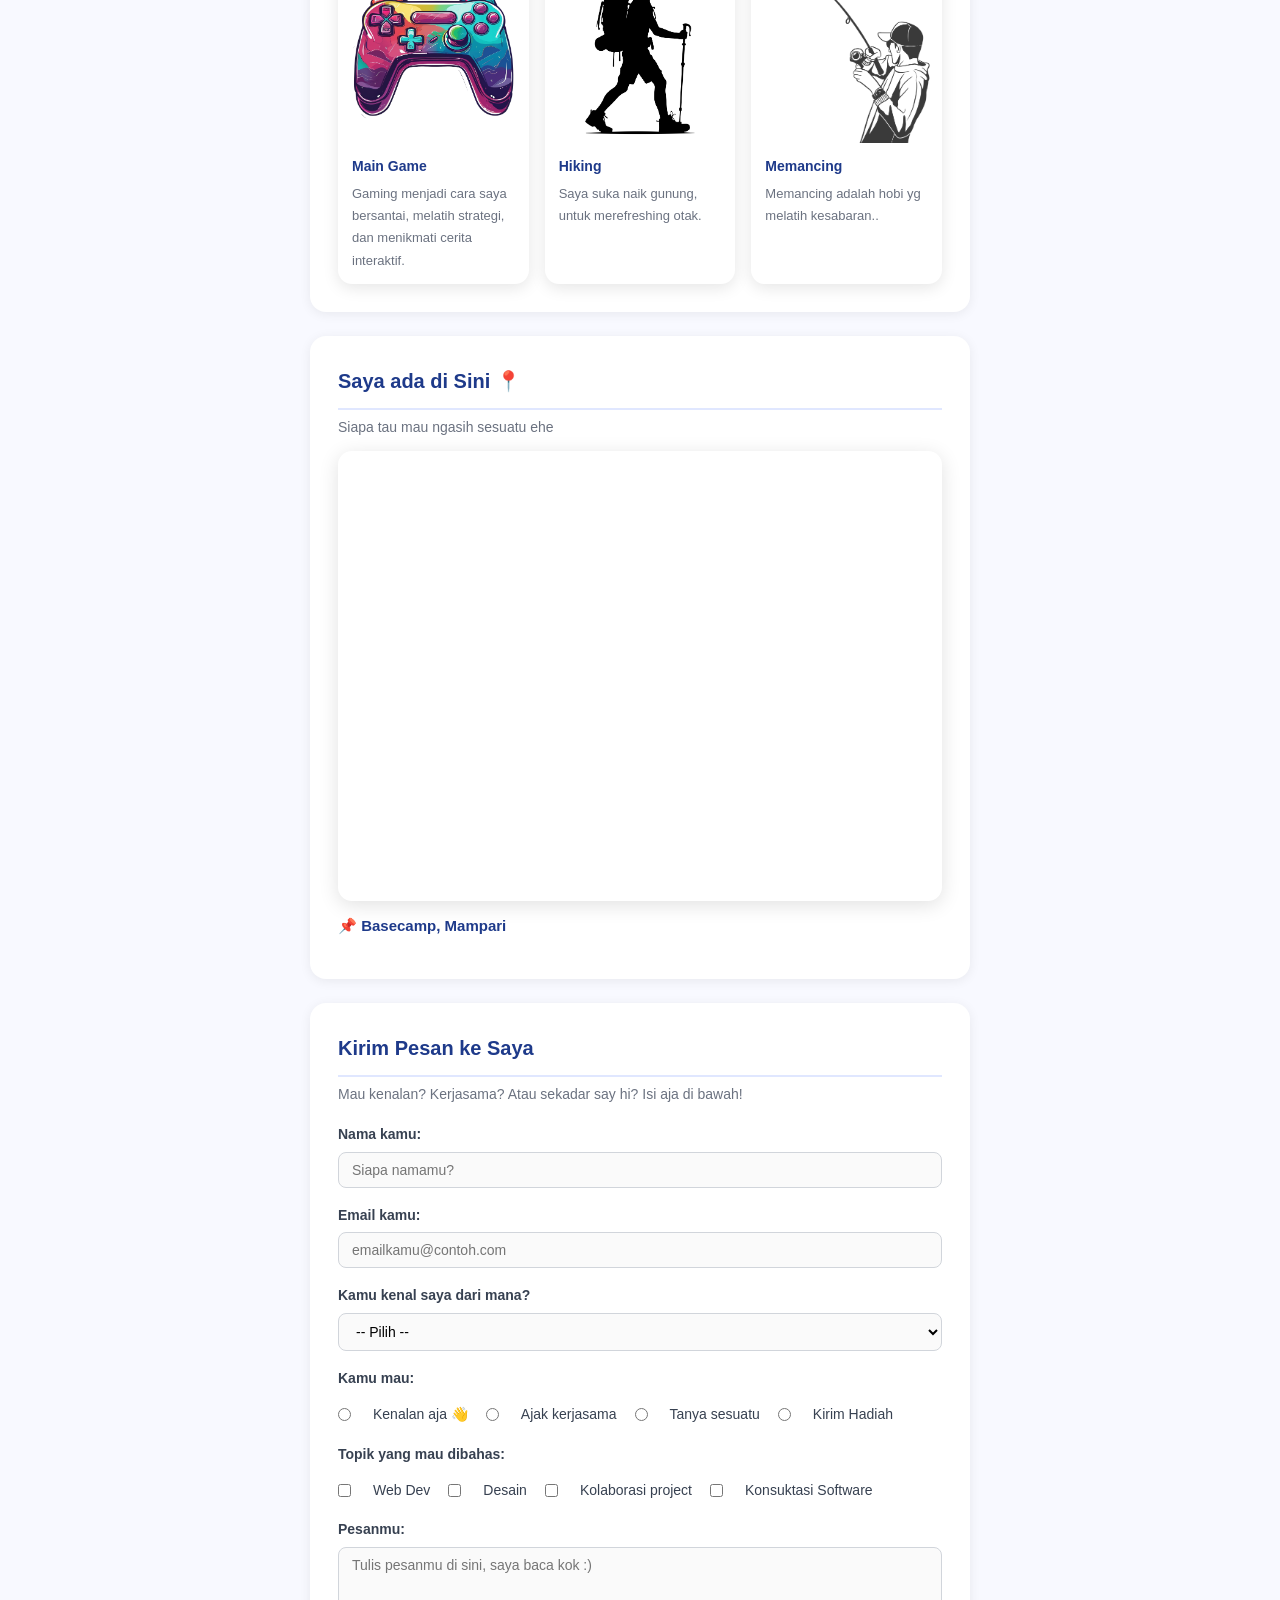
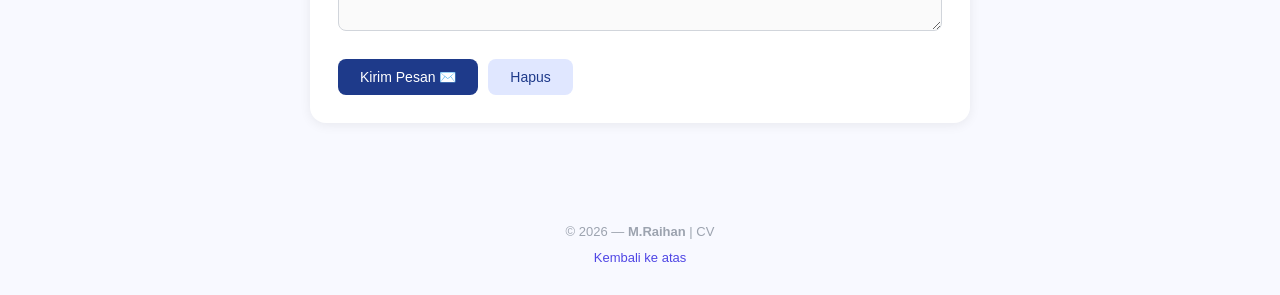
==== commit 67c4df93: "hindex.html" ====
--- a/index.html
+++ b/index.html
@@ -52,6 +52,8 @@
 
       <nav class="hero-nav">
         <a href="#tentang">Tentang Aku</a>
+        <a href="#skills">Keahlian</a>
+        <a href="#project">Project</a>
         <a href="#hobi">Hobi</a>
         <a href="#pesan">Kirim Pesan</a>
       </nav>
@@ -90,7 +92,7 @@
     <!-- =====================
      KEAHLIAN
      ===================== -->
-<section class="kartu" id="soft-skills">
+<section class="kartu" id="skills">
   <h2>Keahlian</h2>
 
   <div class="skill-kategori">
@@ -181,66 +183,81 @@
          JADWAL HARIAN
          (Table — colspan + rowspan)
          ===================== -->
-    <section class="kartu" id="jadwal">
-      <h2>Jadwal Harian</h2>
-      <p class="sub">Hidup itu perlu jadwal — biar tetap waras dan produktif!</p>
-
-      <div class="table-scroll">
-      <table>
-        <thead>
-          <tr>
-            <!-- colspan: judul mencakup semua 4 kolom -->
-            <th colspan="4">RUTINITAS MINGGUAN SAYA</th>
-          </tr>
-          <tr>
-            <th>Hari</th>
-            <th>Jam</th>
-            <th>Kegiatan</th>
-            <th>Keterangan</th>
-          </tr>
-        </thead>
-        <tbody>
-          <tr>
-            <!-- rowspan: Senin punya 2 kegiatan -->
-            <td rowspan="2">Senin</td>
-            <td>08:00 – 12:00</td>
-            <td>Kerja</td>
-            <td>Kerja Teroosss</td>
-          </tr>
-          <tr>
-            <td>17:00 – 21:00</td>
-            <td>Main Game</td>
-            <td>Push Rank</td>
-          </tr>
-          <tr>
-            <td>Selasa</td>
-            <td>08:00 – 17:00</td>
-            <td>Kerja</td>
-            <td>Kerja Seharian</td>
-          </tr>
-          <tr>
-            <!-- rowspan: Rabu juga 2 kegiatan -->
-            <td rowspan="2">Rabu</td>
-            <td>08:00 – 12:00</td>
-            <td>Kerja</td>
-            <td>Kerja Teroosss</td>
-          </tr>
-          <tr>
-            <td>19:00 – 21:00</td>
-            <td>Main game</td>
-            <td>Push rank sampai Imo</td>
-          </tr>
-          <tr>
-            <td>Sabtu</td>
-            <td>Seharian</td>
-            <td>Kuliah</td>
-            <td>Ngampus Broo</td>
-          </tr>
-        </tbody>
-      </table>
-      </div>
-    </section>
-
+    <!-- =====================
+     PROJECT / PORTOFOLIO
+     ===================== -->
+<section class="kartu" id="project">
+  <h2>Project</h2>
+  <p class="sub">Beberapa project yang pernah saya kerjakan.</p>
+
+  <div class="project-list">
+
+    <div class="project-item">
+      <div class="project-header">
+        <span class="project-ikon">📱</span>
+        <div>
+          <h3>Kustomisasi ROM Xiaomi Redmi Note</h3>
+          <span class="project-tag">Android Modding</span>
+        </div>
+      </div>
+      <p>Melakukan flashing custom ROM MIUI ke LineageOS pada perangkat Xiaomi Redmi Note, termasuk unlock bootloader, instalasi TWRP recovery, dan optimasi performa baterai.</p>
+      <div class="project-tech">
+        <span>ADB & Fastboot</span>
+        <span>TWRP</span>
+        <span>LineageOS</span>
+      </div>
+    </div>
+
+    <div class="project-item">
+      <div class="project-header">
+        <span class="project-ikon">💻</span>
+        <div>
+          <h3>Servis & Upgrade PC Warnet</h3>
+          <span class="project-tag">Hardware</span>
+        </div>
+      </div>
+      <p>Menangani perbaikan menyeluruh unit komputer warnet lokal — cleaning hardware, upgrade RAM, reinstall Windows 10, instalasi driver, dan setting jaringan LAN antar unit.</p>
+      <div class="project-tech">
+        <span>Windows 10</span>
+        <span>LAN Setup</span>
+        <span>Hardware Upgrade</span>
+      </div>
+    </div>
+
+    <div class="project-item">
+      <div class="project-header">
+        <span class="project-ikon">🌐</span>
+        <div>
+          <h3>Website CV Pribadi</h3>
+          <span class="project-tag">Web Development</span>
+        </div>
+      </div>
+      <p>Membuat website CV pribadi berbasis HTML & CSS sebagai media perkenalan diri secara digital, lengkap dengan informasi pendidikan, keahlian, jadwal, dan form kontak.</p>
+      <div class="project-tech">
+        <span>HTML</span>
+        <span>CSS</span>
+        <span>JavaScript</span>
+      </div>
+    </div>
+
+    <div class="project-item">
+      <div class="project-header">
+        <span class="project-ikon">🔧</span>
+        <div>
+          <h3>Troubleshooting Laptop Mati Total</h3>
+          <span class="project-tag">Repair</span>
+        </div>
+      </div>
+      <p>Menangani kasus laptop tidak mau menyala akibat kerusakan IC power dan baterai kembung — melakukan diagnosa, penggantian komponen, dan pengujian ulang perangkat hingga berfungsi normal.</p>
+      <div class="project-tech">
+        <span>Diagnosa Hardware</span>
+        <span>Soldering</span>
+        <span>IC Power</span>
+      </div>
+    </div>
+
+  </div>
+</section>
 
     <!-- =====================
          HOBI FAVORIT
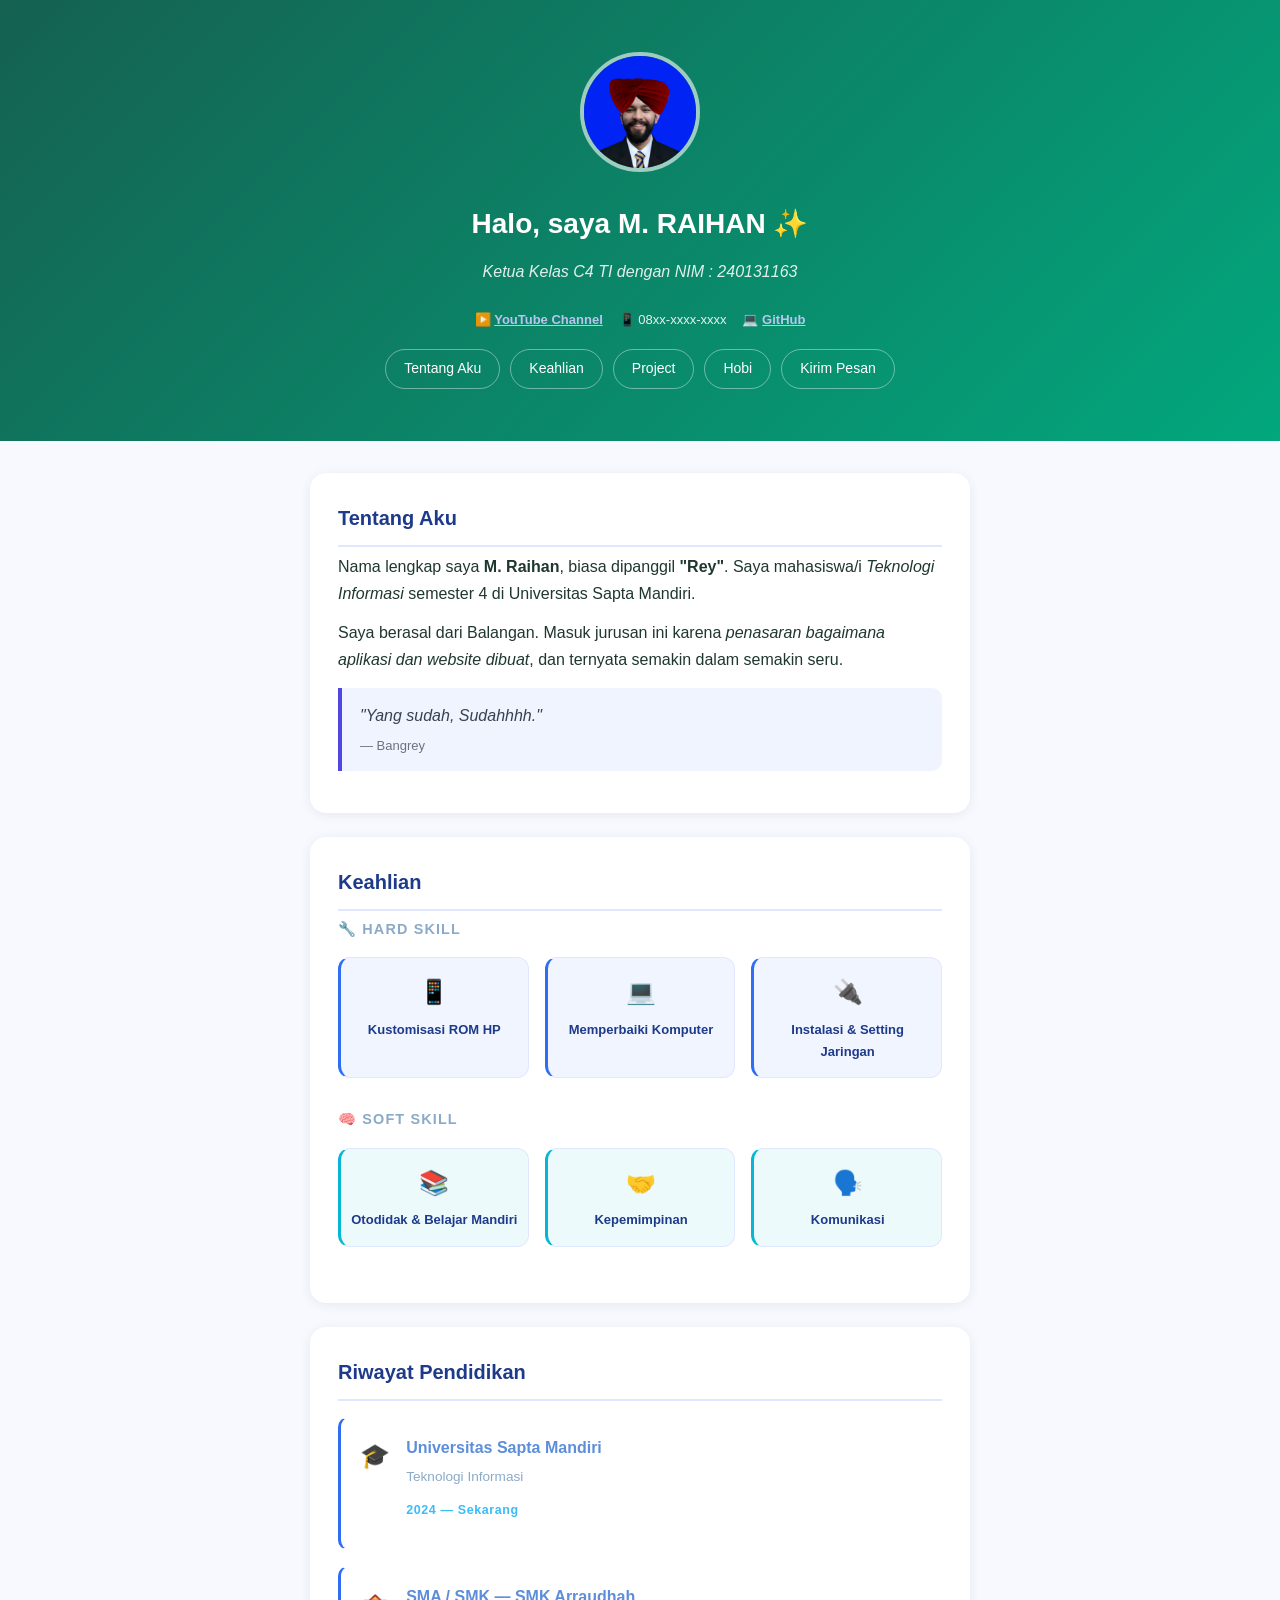
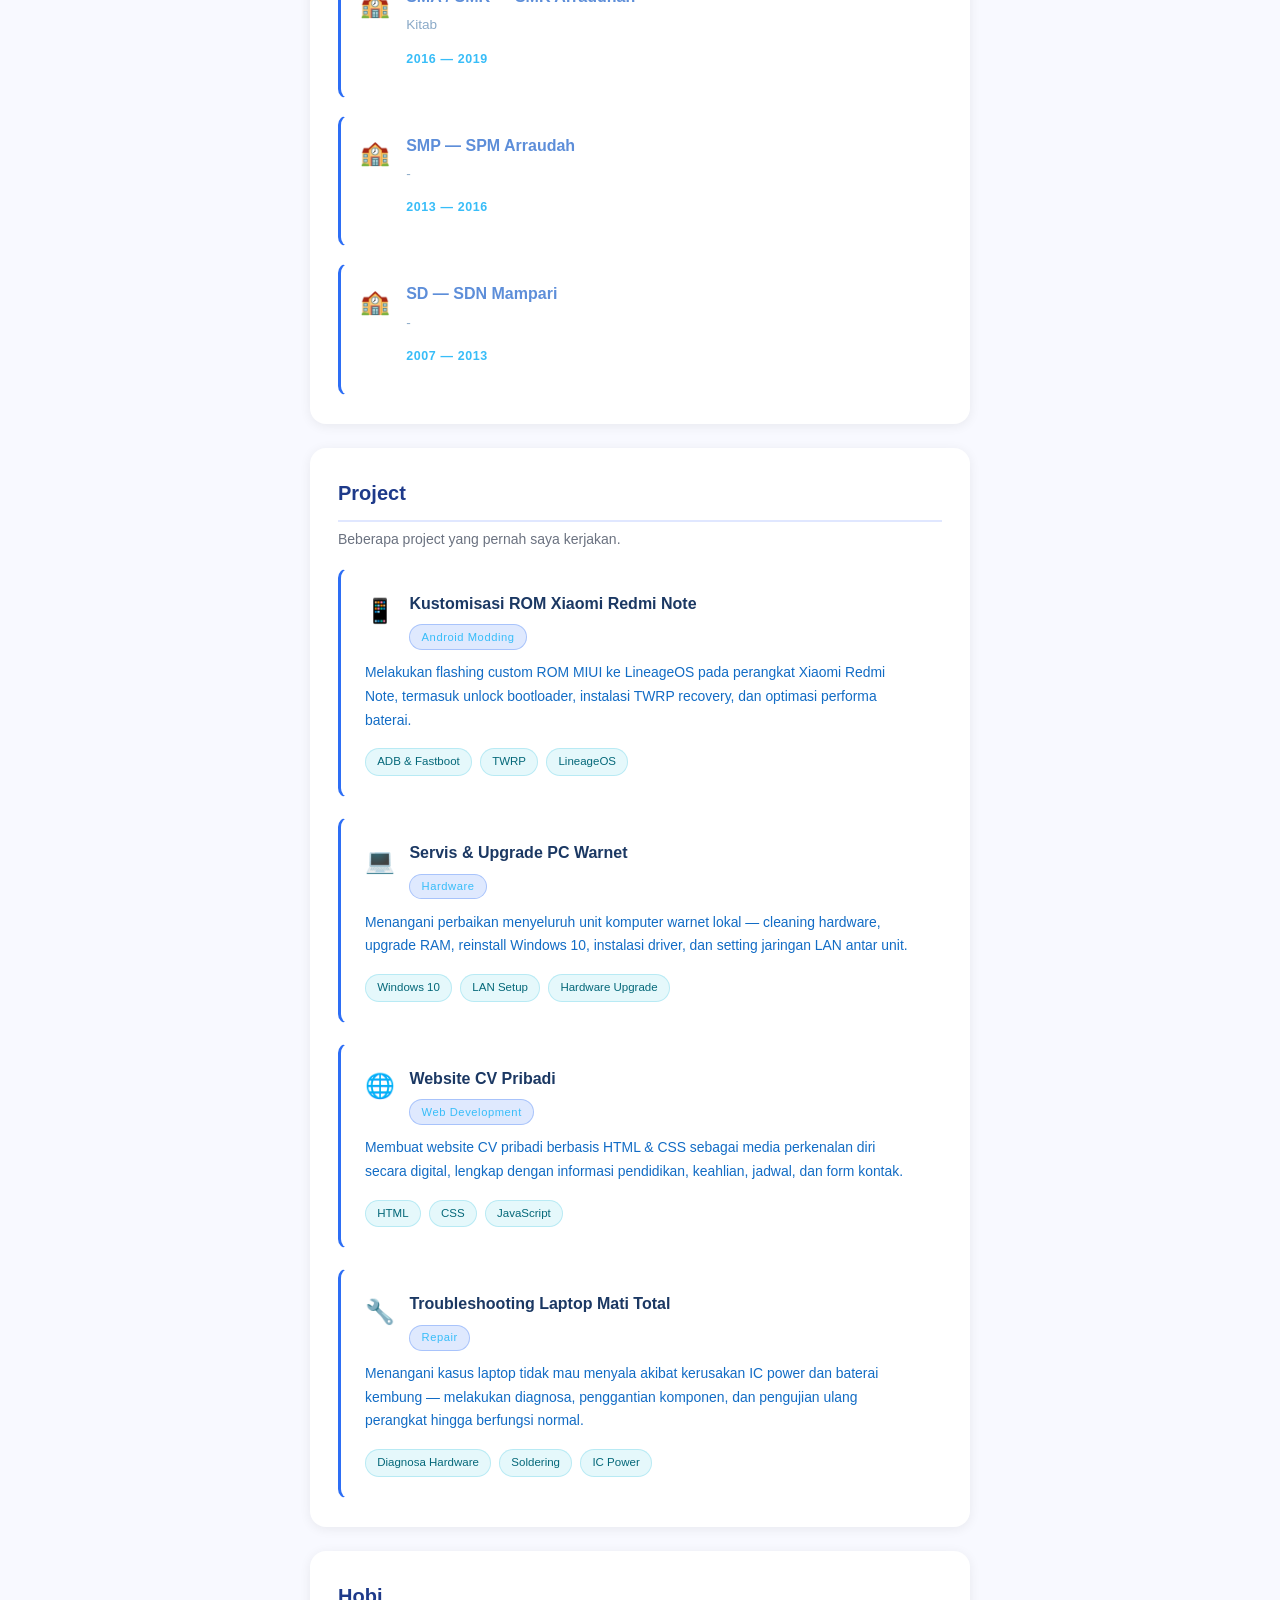
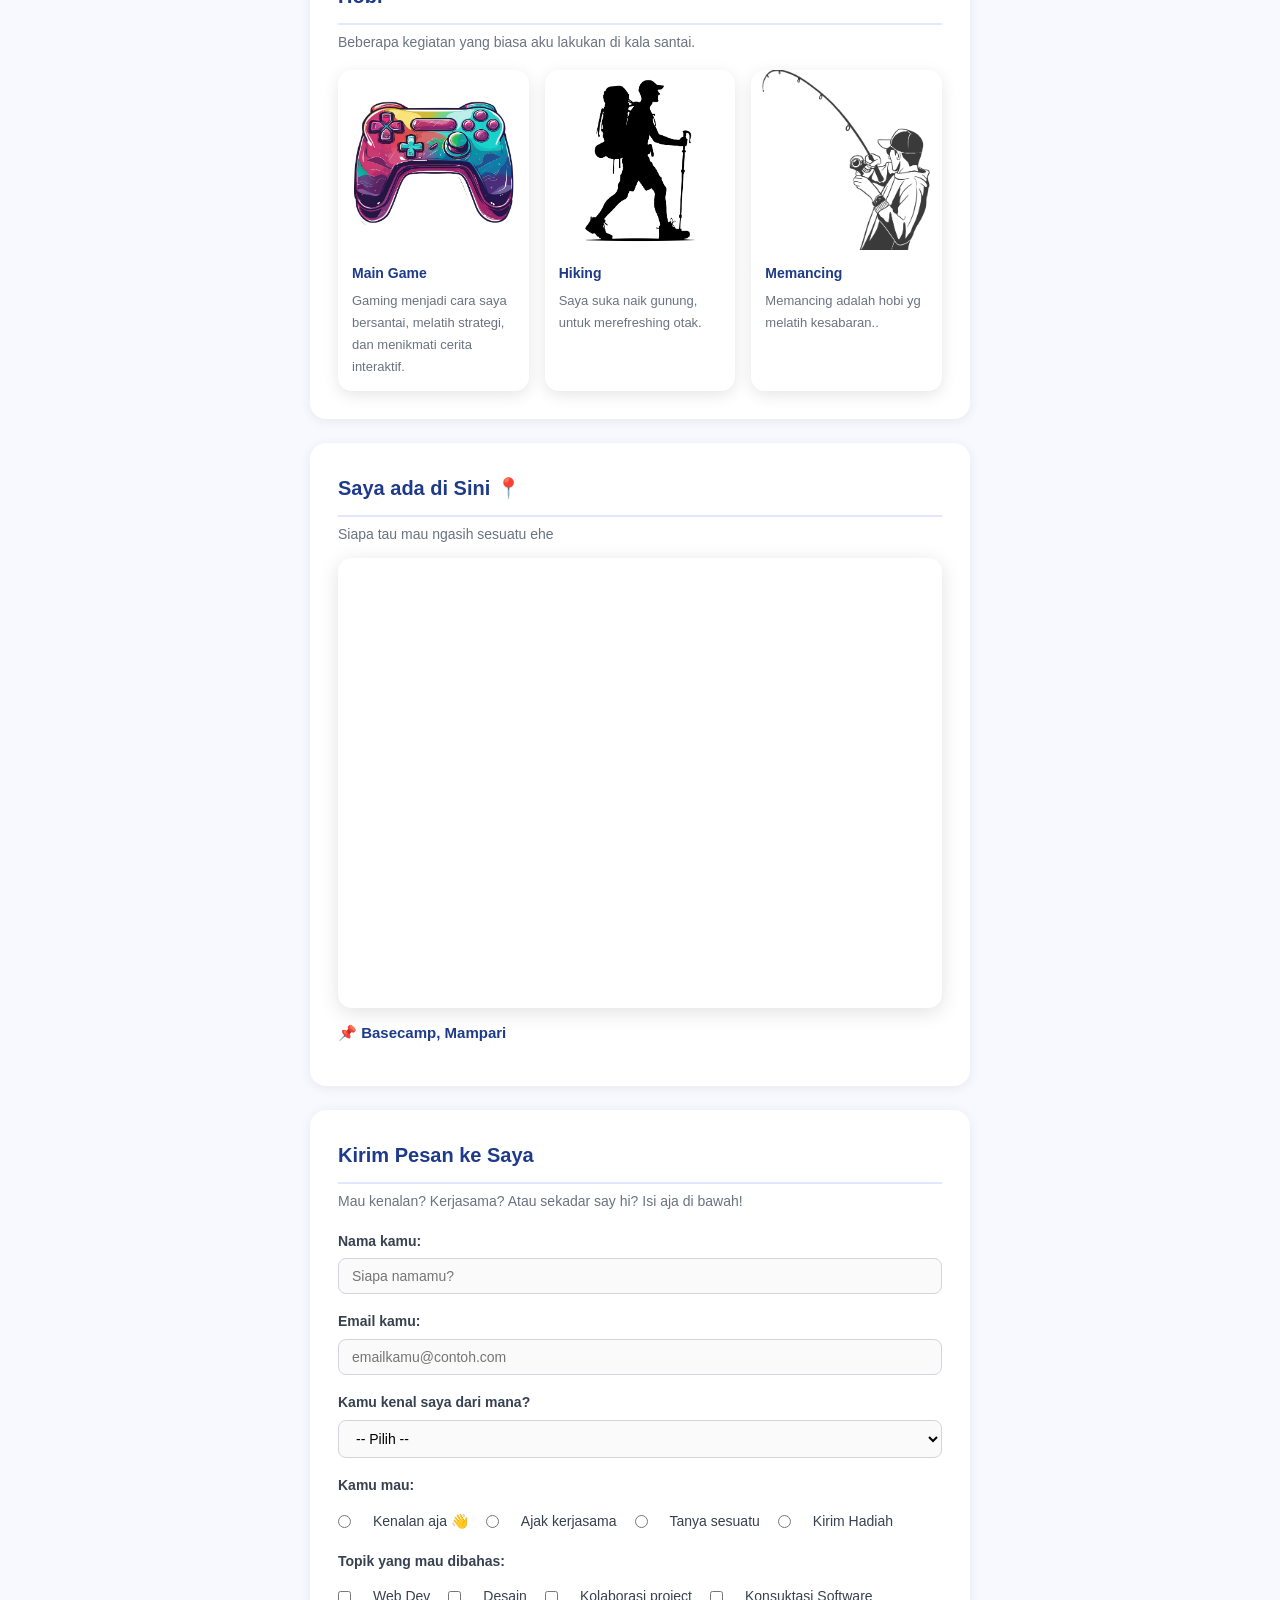
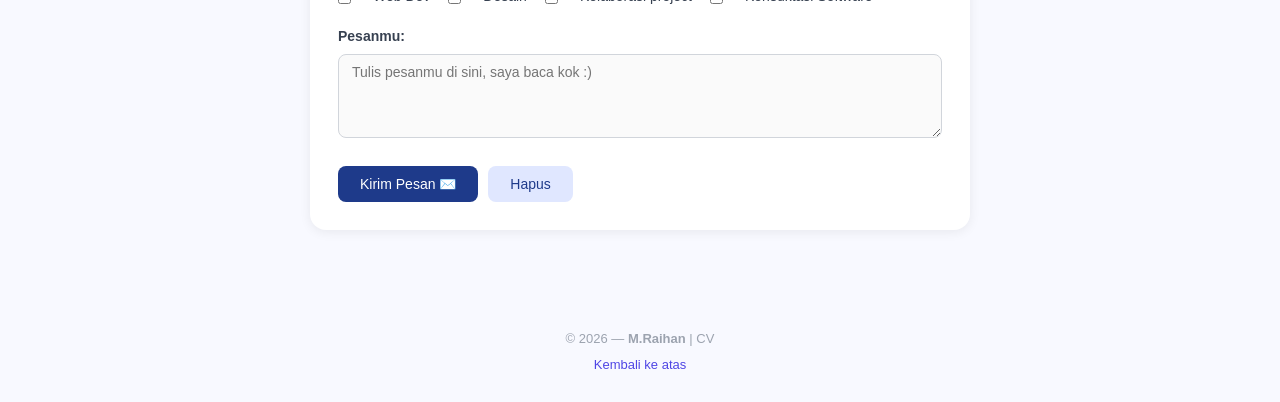
==== commit f1f2f1ec: "Add files via upload" ====
--- a/index.html
+++ b/index.html
@@ -42,7 +42,7 @@
                 "Introvert yang ekspresif lewat desain."
                 "Pemuda desa yang mau bikin website keren."
       -->
-      <p class="tagline">Ketua Kelas C4 TI</p>
+      <p class="tagline">Ketua Kelas C4 TI dengan NIM : 240131163</p>
 
       <div class="kontak-cepat">
         <span>▶️ <a href="https://youtube.com/@bangrey_014?si=ZgmspmTHBQAr8A77" target="_blank">YouTube Channel</a></span>
--- a/style.css
+++ b/style.css
@@ -674,4 +674,80 @@
 .skill-card.soft {
   border-left: 3px solid #06b6d4;
   background: rgba(6, 182, 212, 0.07);
+}
+
+/* ── PROJECT LIST ── */
+.project-list {
+  display: flex;
+  flex-direction: column;
+  gap: 1.2rem;
+  margin-top: 1rem;
+}
+
+.project-item {
+  padding: 1.3rem 1.5rem;
+  background: rgba(255,255,255,0.03);
+  border: 1px solid rgba(255,255,255,0.08);
+  border-left: 3px solid #2d6ef5;
+  border-radius: 10px;
+  transition: border-color 0.3s, transform 0.2s;
+}
+
+.project-item:hover {
+  border-left-color: #38bdf8;
+  transform: translateX(4px);
+}
+
+.project-header {
+  display: flex;
+  align-items: flex-start;
+  gap: 0.9rem;
+  margin-bottom: 0.7rem;
+}
+
+.project-ikon {
+  font-size: 1.5rem;
+  flex-shrink: 0;
+  margin-top: 0.1rem;
+}
+
+.project-header h3 {
+  font-size: 1rem;
+  font-weight: 700;
+  color: #1b3863;
+  margin-bottom: 0.3rem;
+}
+
+.project-tag {
+  display: inline-block;
+  background: rgba(45, 110, 245, 0.15);
+  border: 1px solid rgba(45, 110, 245, 0.3);
+  border-radius: 50px;
+  padding: 0.15rem 0.7rem;
+  font-size: 0.7rem;
+  color: #38bdf8;
+  letter-spacing: 0.05em;
+}
+
+.project-item > p {
+  font-size: 0.87rem;
+  color: #126cc5;
+  line-height: 1.7;
+  margin-bottom: 1rem;
+}
+
+.project-tech {
+  display: flex;
+  flex-wrap: wrap;
+  gap: 0.5rem;
+}
+
+.project-tech span {
+  background: rgba(6, 182, 212, 0.1);
+  border: 1px solid rgba(6, 182, 212, 0.2);
+  border-radius: 50px;
+  padding: 0.2rem 0.7rem;
+  font-size: 0.72rem;
+  color: #056879;
+  font-weight: 500;
 }
